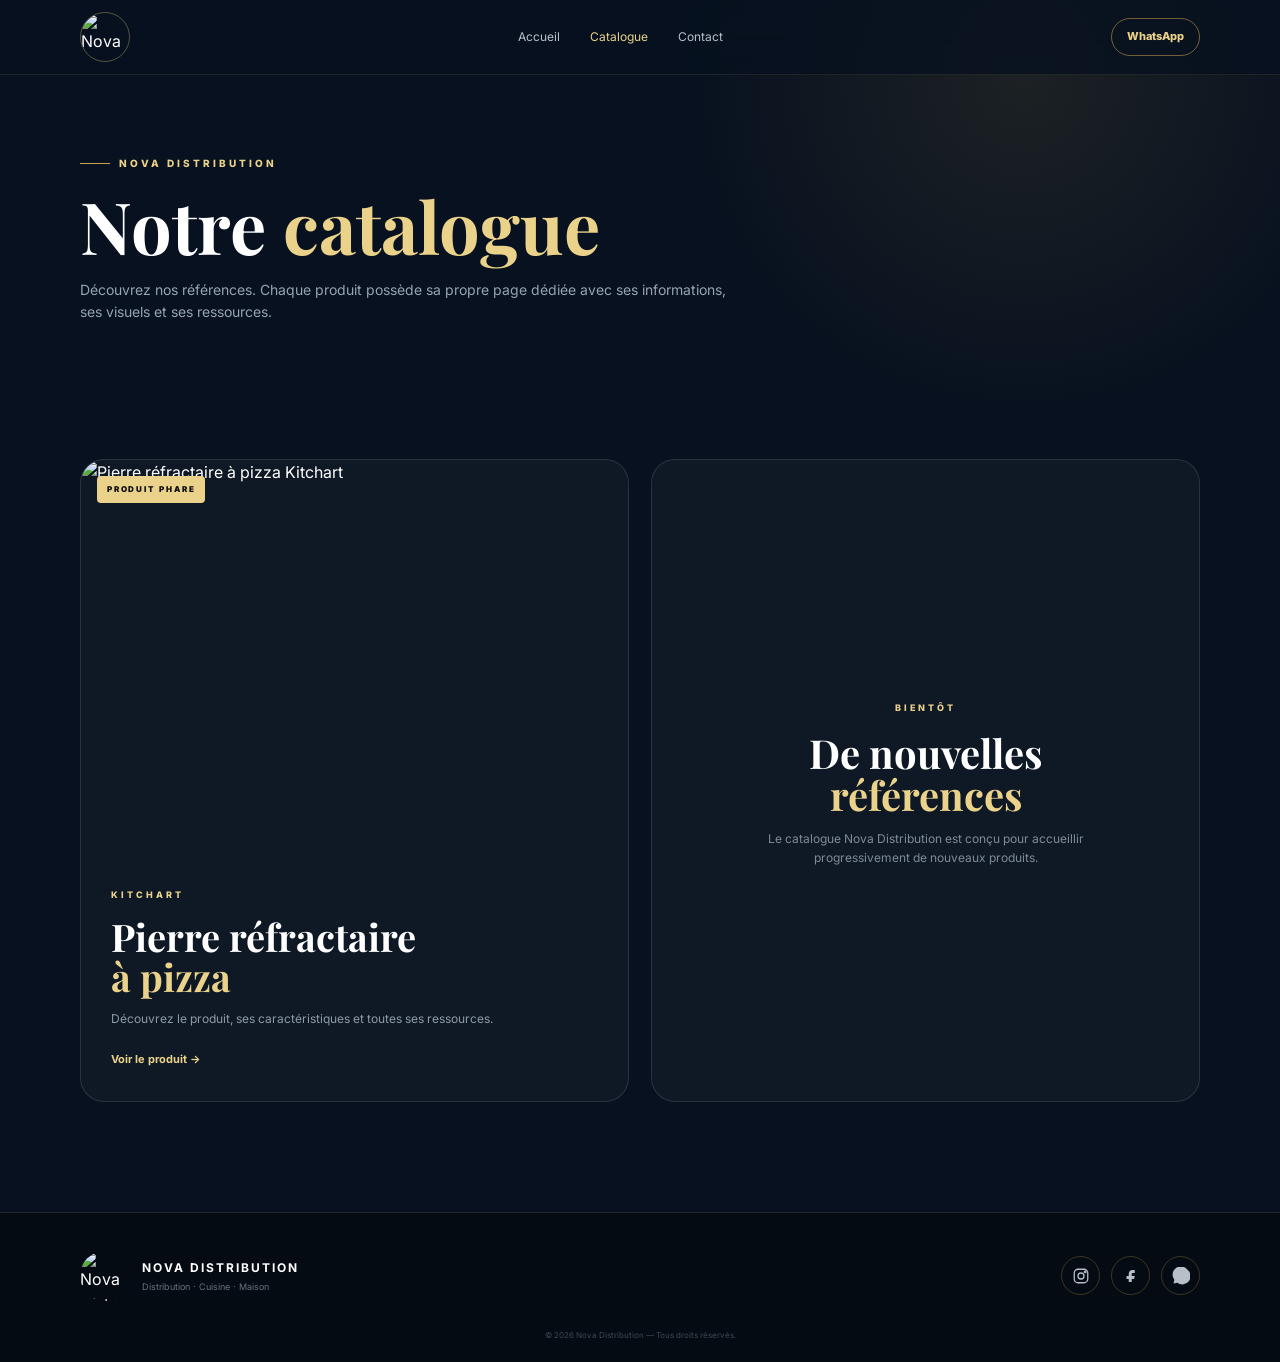
==== catalogue.html @ 2aa6e317 "Mise à jour du site Nova Distribution" ====
<!doctype html>
<html lang="fr">
<head>
<meta charset="utf-8">
<meta name="viewport" content="width=device-width, initial-scale=1">
<title>Catalogue | Nova Distribution</title>
<meta name="description" content="Catalogue Nova Distribution — découvrez nos produits sélectionnés.">
<meta name="theme-color" content="#07111f">
<link rel="preconnect" href="https://fonts.googleapis.com">
<link rel="preconnect" href="https://fonts.gstatic.com" crossorigin>
<link href="https://fonts.googleapis.com/css2?family=Inter:wght@400;500;600;700;800&family=Playfair+Display:wght@500;600;700&display=swap" rel="stylesheet">
<link rel="stylesheet" href="style.css">
</head>
<body>
<header class="site-header">
  <div class="container nav">
    <a href="index.html" class="brand"><img src="assets/images/nova-logo.jpg" alt="Nova Distribution"></a>
    <nav><a href="index.html">Accueil</a><a class="active" href="catalogue.html">Catalogue</a><a href="index.html#contact">Contact</a></nav>
    <a class="nav-whatsapp" href="https://wa.me/213564756354" target="_blank" rel="noopener">WhatsApp</a>
  </div>
</header>

<main>
<section class="catalogue-hero">
  <div class="container">
    <div class="eyebrow"><span></span> NOVA DISTRIBUTION</div>
    <h1>Notre <em>catalogue</em></h1>
    <p>Découvrez nos références. Chaque produit possède sa propre page dédiée avec ses informations, ses visuels et ses ressources.</p>
  </div>
</section>

<section class="products">
  <div class="container">
    <div class="product-grid">
      <a class="product-card" href="kitchart.html">
        <div class="product-image">
          <img src="assets/images/kitchart-packaging.png" alt="Pierre réfractaire à pizza Kitchart">
          <span>PRODUIT PHARE</span>
        </div>
        <div class="product-info">
          <small>KITCHART</small>
          <h2>Pierre réfractaire<br><em>à pizza</em></h2>
          <p>Découvrez le produit, ses caractéristiques et toutes ses ressources.</p>
          <strong>Voir le produit <b>→</b></strong>
        </div>
      </a>

      <div class="product-card coming-soon">
        <div class="coming-inner">
          <span>BIENTÔT</span>
          <h2>De nouvelles<br><em>références</em></h2>
          <p>Le catalogue Nova Distribution est conçu pour accueillir progressivement de nouveaux produits.</p>
        </div>
      </div>
    </div>
  </div>
</section>
</main>

<footer>
  <div class="container footer-simple">
    <div class="footer-brand">
      <img src="assets/images/nova-logo.jpg" alt="Nova Distribution">
      <div><strong>NOVA DISTRIBUTION</strong><span>Distribution · Cuisine · Maison</span></div>
    </div>
    <div class="socials">
      <a href="https://www.instagram.com/nova_distribution_dz?igsh=enJ5MHdtMTc3dXU2&igsi=enJ5MHdtMTc3dXU2" target="_blank" rel="noopener" aria-label="Instagram"><svg viewBox="0 0 24 24"><rect x="3" y="3" width="18" height="18" rx="5"/><circle cx="12" cy="12" r="4"/><circle cx="17.5" cy="6.5" r="1"/></svg></a>
      <a href="https://www.facebook.com/share/1d7PZGsgQz/" target="_blank" rel="noopener" aria-label="Facebook"><svg viewBox="0 0 24 24"><path d="M14 8h3V4h-3c-3 0-5 2-5 5v3H6v4h3v4h4v-4h3l1-4h-4V9c0-.7.3-1 1-1Z"/></svg></a>
      <a href="https://wa.me/213564756354" target="_blank" rel="noopener" aria-label="WhatsApp"><svg viewBox="0 0 24 24"><path d="M20.5 3.5A11 11 0 0 0 3.1 17.1L2 22l5-1.1A11 11 0 1 0 20.5 3.5Z"/></svg></a>
    </div>
  </div>
  <div class="copyright">© 2026 Nova Distribution — Tous droits réservés.</div>
</footer>
</body>
</html>
---- style.css ----
:root{--navy:#07111f;--navy2:#0d1928;--gold:#c9a24d;--gold2:#ead28a;--cream:#f4efe5;--ink:#17212c;--muted:#9ca8b5;--line:rgba(255,255,255,.11)}
*{box-sizing:border-box;margin:0;padding:0}html{scroll-behavior:smooth}body{font-family:Inter,Arial,sans-serif;background:var(--navy);color:#fff;line-height:1.6}a{text-decoration:none;color:inherit}img{max-width:100%;display:block}.container{width:min(1120px,calc(100% - 34px));margin:auto}
.site-header{position:fixed;z-index:20;top:0;left:0;width:100%;background:rgba(7,17,31,.78);backdrop-filter:blur(18px);border-bottom:1px solid rgba(201,162,77,.13)}.nav{height:74px;display:flex;align-items:center;justify-content:space-between}.brand img{width:50px;height:50px;object-fit:cover;border-radius:50%;border:1px solid rgba(234,210,138,.35)}nav{display:flex;gap:30px;font-size:12px;color:#b9c1ca}nav a.active,nav a:hover{color:var(--gold2)}.nav-whatsapp{font-size:11px;font-weight:800;padding:9px 15px;border:1px solid rgba(201,162,77,.55);border-radius:99px;color:var(--gold2)}
.eyebrow{display:flex;align-items:center;gap:9px;color:var(--gold2);font-size:10px;font-weight:800;letter-spacing:3px}.eyebrow span{width:30px;height:1px;background:var(--gold)}.eyebrow.dark{color:#8d6b2b}
.hero{min-height:100vh;display:flex;align-items:center;text-align:center;background:radial-gradient(circle at 50% 25%,rgba(201,162,77,.08),transparent 28%),linear-gradient(145deg,#06101c,#0a1726);padding:110px 0 70px}.hero-inner{display:flex;align-items:center;flex-direction:column}.hero-logo-wrap{width:min(360px,72vw);aspect-ratio:1;border-radius:50%;padding:13px;background:rgba(255,255,255,.04);box-shadow:0 30px 90px rgba(0,0,0,.4);margin-bottom:35px}.hero-logo-wrap img{width:100%;height:100%;object-fit:cover;border-radius:50%}.hero .eyebrow{justify-content:center;margin-bottom:18px}.hero h1,.catalogue-hero h1,.about h2,.official h2,.contact h2,.product-info h2,.coming-inner h2{font-family:"Playfair Display",serif}.hero h1{font-size:clamp(50px,7vw,86px);line-height:.98;letter-spacing:-2.8px;margin-bottom:28px}.hero h1 em,.catalogue-hero h1 em,.about h2 em,.official h2 em,.contact h2 em,.product-info h2 em,.coming-inner h2 em{font-style:normal;color:var(--gold2)}.hero-text{max-width:680px;color:#aab5c1;font-size:15px;line-height:1.9;margin-bottom:32px}.btn{display:inline-flex;align-items:center;gap:12px;border-radius:99px;padding:14px 23px;font-size:11px;font-weight:800;transition:.25s}.btn:hover{transform:translateY(-2px)}.gold{background:linear-gradient(135deg,var(--gold),var(--gold2));color:#10151c;box-shadow:0 14px 38px rgba(201,162,77,.17)}.outline{border:1px solid rgba(201,162,77,.45);color:var(--gold2)}.large{padding:16px 25px}.hero-meta{margin-top:45px;display:flex;gap:13px;align-items:center;color:#6f7b87;font-size:9px;letter-spacing:3px}.hero-meta i{width:3px;height:3px;background:var(--gold);border-radius:50%}
.about{background:var(--cream);color:var(--ink);padding:105px 0}.about-grid{display:grid;grid-template-columns:1fr 1fr;gap:80px;align-items:center}.about h2,.official h2,.contact h2{font-size:55px;line-height:1.04;margin-top:18px}.about h2 em{color:#9d772c}.about p{color:#66707a;max-width:570px;font-size:14px;line-height:1.9}.text-link{display:inline-block;margin-top:22px;color:#96702a;font-size:12px;font-weight:800}
.official{padding:92px 0;background:#0a1523}.official-inner{display:grid;grid-template-columns:auto 1fr auto;gap:28px;align-items:center;border:1px solid var(--line);border-radius:25px;padding:35px;background:rgba(255,255,255,.025)}.official-mark{width:65px;height:65px;border-radius:50%;display:grid;place-items:center;border:1px solid rgba(201,162,77,.4);color:var(--gold2);font-family:"Playfair Display",serif;font-size:29px}.official h2{font-size:38px;color:#fff}.official h2 em{color:var(--gold2)}.official p{margin-top:10px;color:#8e9aa7;font-size:12px;max-width:700px;line-height:1.8}
.contact{padding:100px 0;background:radial-gradient(circle at 80% 50%,rgba(201,162,77,.12),transparent 30%),#07111f}.contact-inner{display:flex;justify-content:space-between;gap:40px;align-items:center}.contact h2{color:#fff}.contact p{color:#8e9aa7;font-size:12px;max-width:600px;margin-top:14px}
.catalogue-hero{padding:155px 0 75px;background:radial-gradient(circle at 80% 20%,rgba(201,162,77,.11),transparent 32%),#07111f}.catalogue-hero h1{font-size:72px;line-height:1;margin:18px 0}.catalogue-hero p{color:#98a4b0;max-width:650px;font-size:14px}.products{padding:60px 0 110px;background:#07111f}.product-grid{display:grid;grid-template-columns:repeat(2,1fr);gap:22px}.product-card{border:1px solid var(--line);border-radius:24px;overflow:hidden;background:rgba(255,255,255,.035);transition:.25s}.product-card:hover{transform:translateY(-5px);border-color:rgba(201,162,77,.45);box-shadow:0 25px 65px rgba(0,0,0,.25)}.product-image{height:390px;position:relative;overflow:hidden}.product-image img{width:100%;height:100%;object-fit:cover}.product-image span{position:absolute;top:16px;left:16px;background:var(--gold2);color:#111;padding:7px 10px;border-radius:4px;font-size:8px;font-weight:900;letter-spacing:1.8px}.product-info{padding:30px}.product-info small{font-size:9px;letter-spacing:3px;color:var(--gold2);font-weight:800}.product-info h2{font-size:38px;line-height:1.03;margin:12px 0}.product-info p{font-size:12px;color:#8f9aa6;line-height:1.8}.product-info strong{display:inline-block;margin-top:22px;font-size:11px;color:var(--gold2)}.coming-soon{min-height:560px;display:grid;place-items:center;text-align:center}.coming-inner{padding:35px}.coming-inner>span{font-size:9px;letter-spacing:3px;color:var(--gold2);font-weight:800}.coming-inner h2{font-size:40px;line-height:1.05;margin:13px 0}.coming-inner p{color:#7f8a96;font-size:12px;max-width:400px}
footer{padding:38px 0 20px;background:#050b12;border-top:1px solid var(--line)}.footer-grid{display:grid;grid-template-columns:1fr 1.5fr auto;gap:35px;align-items:center}.footer-simple{display:flex;justify-content:space-between;align-items:center;gap:30px}.footer-brand{display:flex;gap:12px;align-items:center}.footer-brand img{width:50px;height:50px;border-radius:50%}.footer-brand strong{display:block;font-size:12px;letter-spacing:2px}.footer-brand span{display:block;color:#67727e;font-size:9px;margin-top:3px}.footer-b2b small{color:var(--gold2);font-size:8px;letter-spacing:2px;font-weight:800}.footer-b2b p{color:#66717d;font-size:10px;line-height:1.7;margin-top:5px;max-width:550px}.socials{display:flex;gap:11px}.socials a{width:39px;height:39px;border:1px solid rgba(201,162,77,.28);border-radius:50%;display:grid;place-items:center;color:#b7c0c9}.socials a:hover{color:var(--gold2);border-color:var(--gold)}.socials svg{width:18px;height:18px;fill:none;stroke:currentColor;stroke-width:1.7}.socials a:nth-child(2) svg{fill:currentColor;stroke:none}.socials a:nth-child(3) svg{fill:currentColor;stroke:none}.copyright{text-align:center;color:#3f4953;font-size:8px;margin-top:28px}
@media(max-width:800px){nav{display:none}.hero-logo-wrap{width:280px}.hero h1{font-size:50px}.about-grid,.product-grid{grid-template-columns:1fr;gap:40px}.official-inner{grid-template-columns:auto 1fr}.official-inner .btn{grid-column:1/-1;justify-self:start}.contact-inner{flex-direction:column;align-items:flex-start}.footer-grid{grid-template-columns:1fr}.footer-simple{align-items:flex-start;flex-direction:column}.catalogue-hero h1{font-size:55px}.product-image{height:330px}}
@media(max-width:500px){.container{width:calc(100% - 28px)}.nav-whatsapp{padding:8px 12px;font-size:9px}.hero{padding-top:105px}.hero-logo-wrap{width:245px}.hero h1{font-size:43px}.hero-text{font-size:13px}.about,.official,.contact{padding:78px 0}.about h2,.contact h2{font-size:43px}.official h2{font-size:31px}.product-info h2{font-size:34px}.catalogue-hero{padding-top:125px}.catalogue-hero h1{font-size:47px}.coming-soon{min-height:380px}}
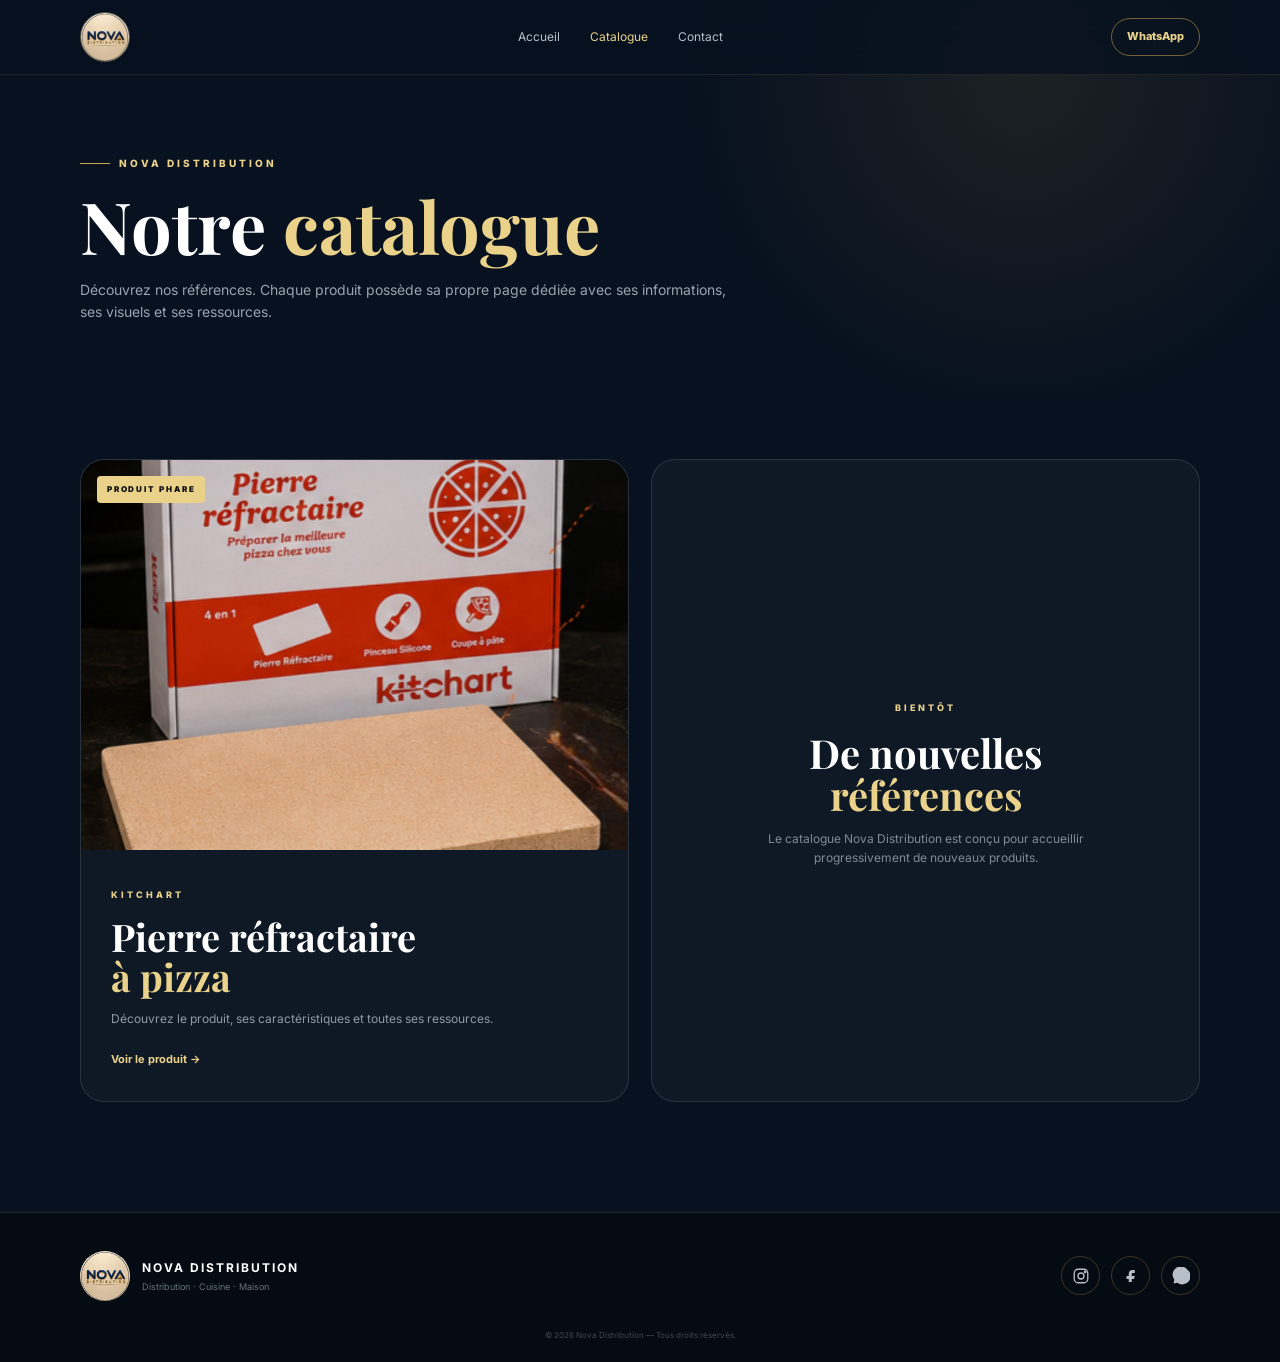
==== commit 45d90642: "1.2" ====
--- a/catalogue.html
+++ b/catalogue.html
@@ -14,7 +14,7 @@
 <body>
 <header class="site-header">
   <div class="container nav">
-    <a href="index.html" class="brand"><img src="assets/images/nova-logo.jpg" alt="Nova Distribution"></a>
+    <a href="index.html" class="brand"><img src="nova-logo.jpg" alt="Nova Distribution"></a>
     <nav><a href="index.html">Accueil</a><a class="active" href="catalogue.html">Catalogue</a><a href="index.html#contact">Contact</a></nav>
     <a class="nav-whatsapp" href="https://wa.me/213564756354" target="_blank" rel="noopener">WhatsApp</a>
   </div>
@@ -34,7 +34,7 @@
     <div class="product-grid">
       <a class="product-card" href="kitchart.html">
         <div class="product-image">
-          <img src="assets/images/kitchart-packaging.png" alt="Pierre réfractaire à pizza Kitchart">
+          <img src="kitchart-packaging.png" alt="Pierre réfractaire à pizza Kitchart">
           <span>PRODUIT PHARE</span>
         </div>
         <div class="product-info">
@@ -60,7 +60,7 @@
 <footer>
   <div class="container footer-simple">
     <div class="footer-brand">
-      <img src="assets/images/nova-logo.jpg" alt="Nova Distribution">
+      <img src="nova-logo.jpg" alt="Nova Distribution">
       <div><strong>NOVA DISTRIBUTION</strong><span>Distribution · Cuisine · Maison</span></div>
     </div>
     <div class="socials">
